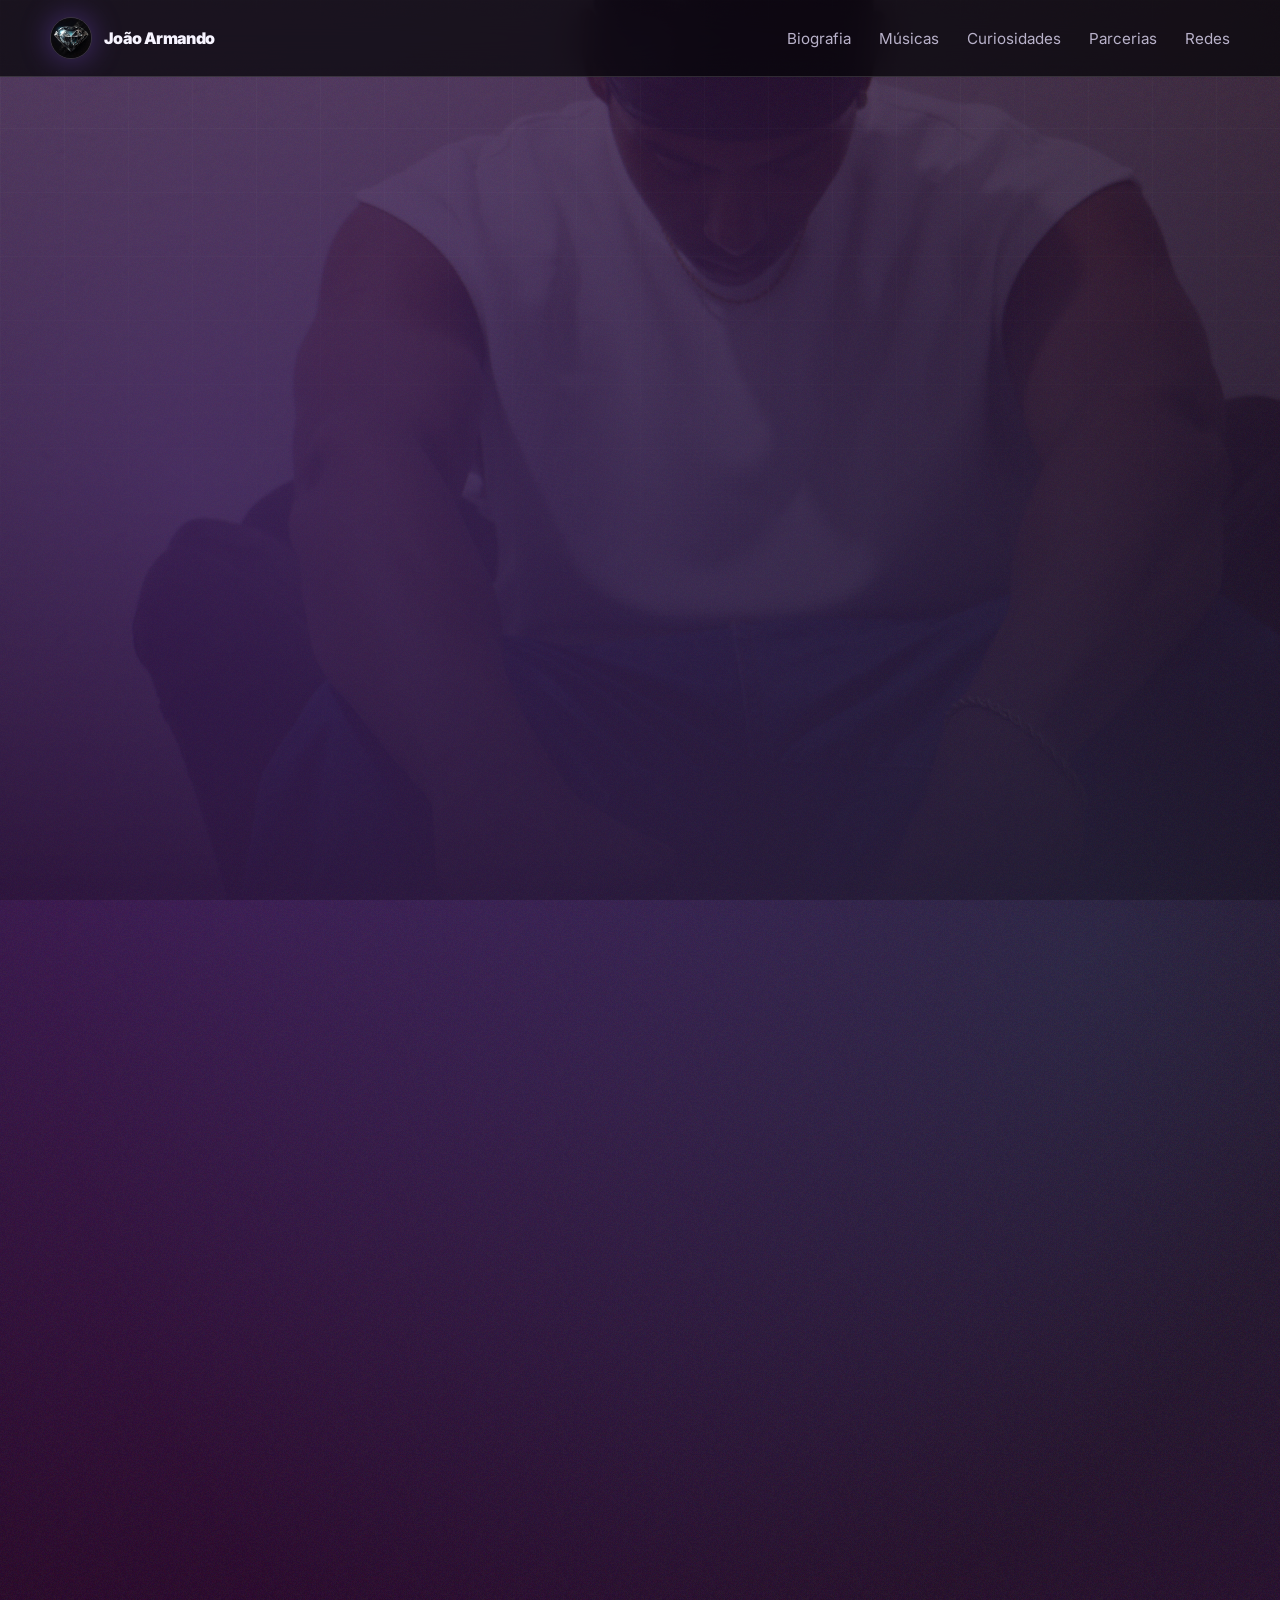
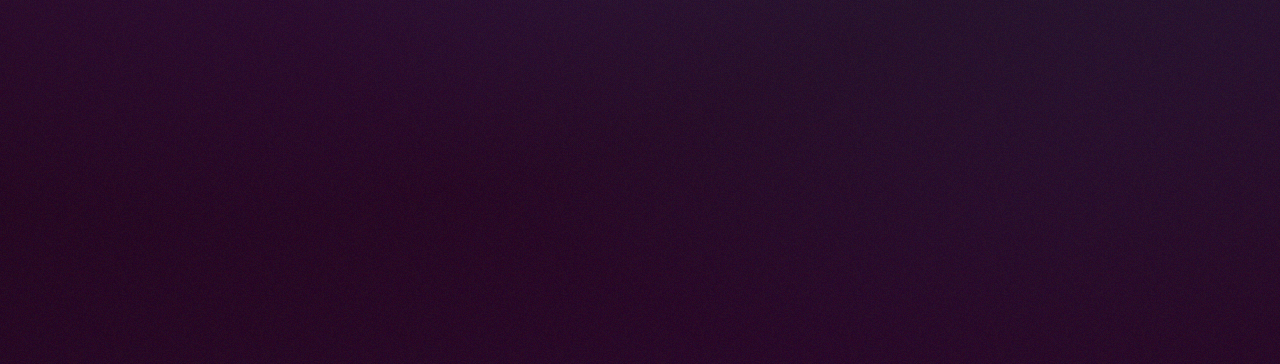
==== about.html @ 47ad0c25 "Relíquia" ====
<!DOCTYPE html>
<html lang="pt-BR">
<head>
  <meta charset="UTF-8">
  <meta name="viewport" content="width=device-width, initial-scale=1.0">
  <meta http-equiv="refresh" content="0; url=index.html#biografia">
  <title>Biografia | João Armando</title>
</head>
<body>
  <p>Redirecionando para a biografia de João Armando... <a href="index.html#biografia">Clique aqui</a>.</p>
</body>
</html>
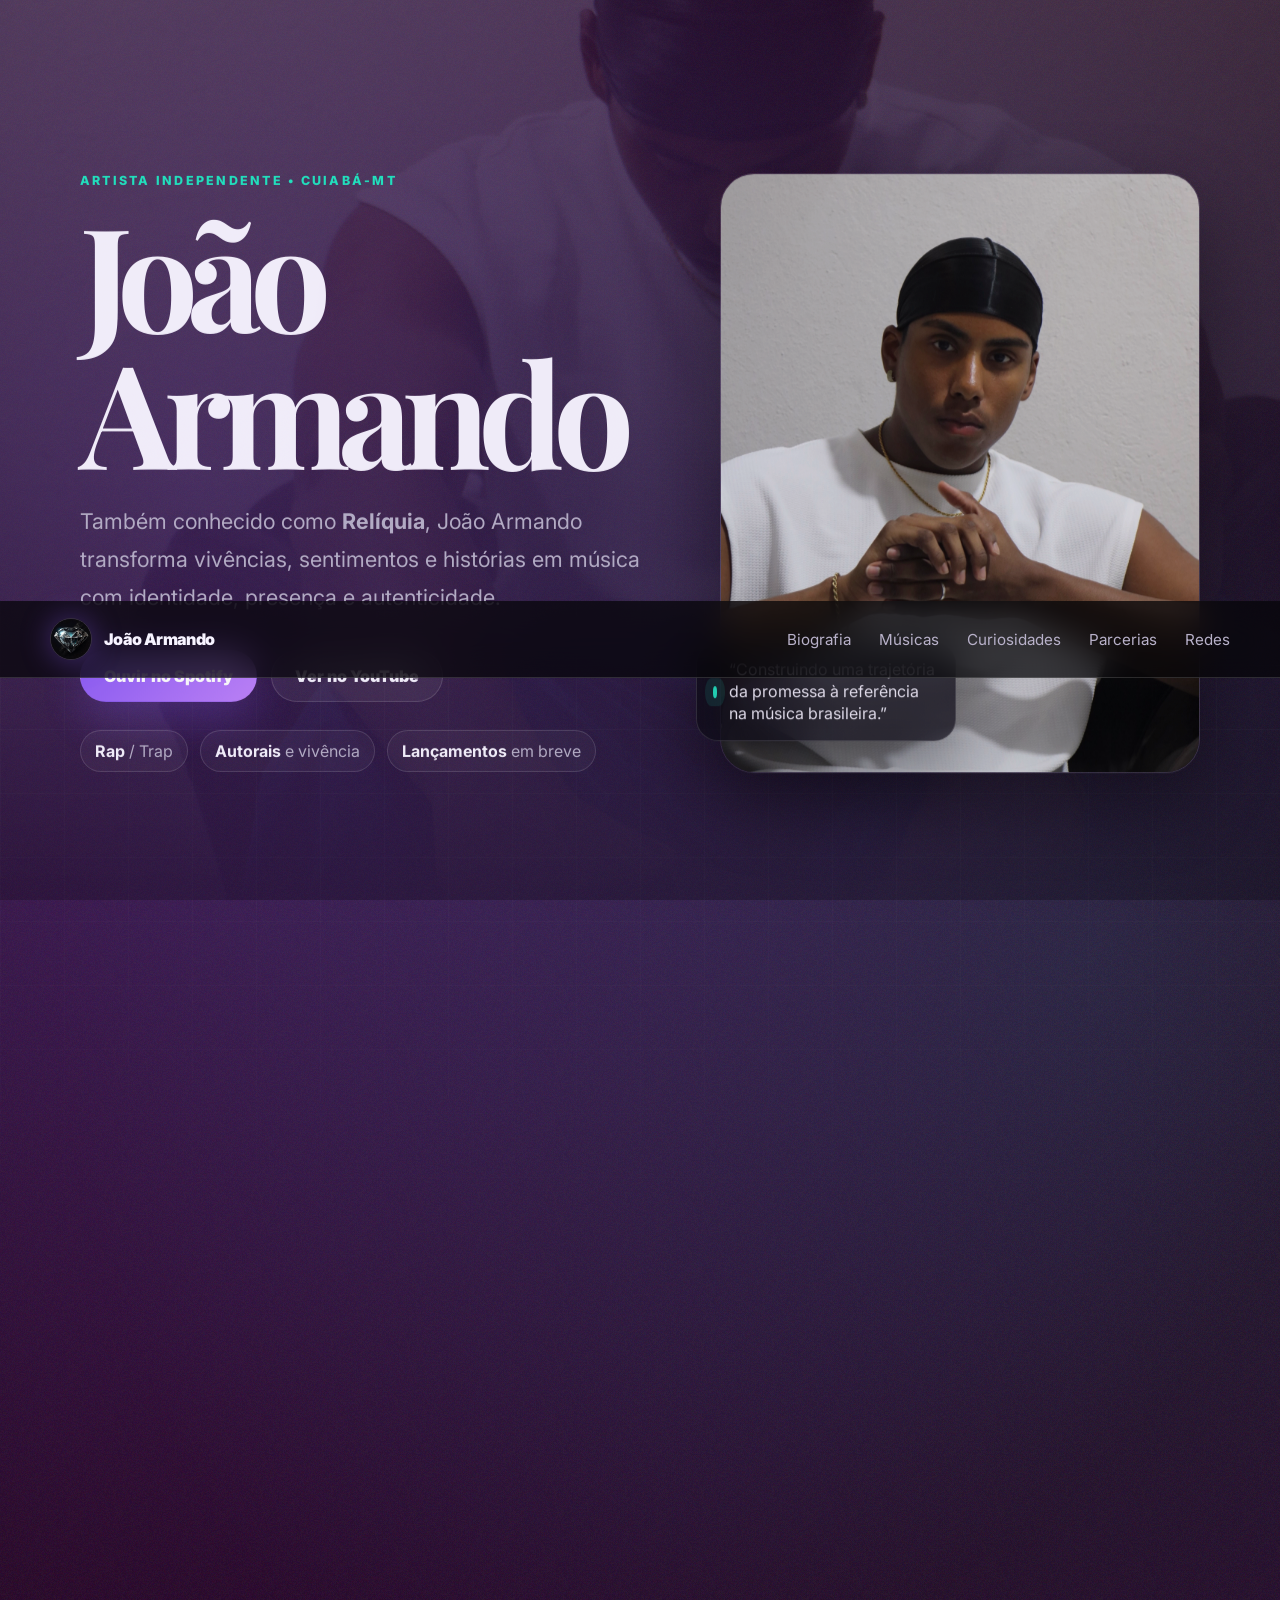
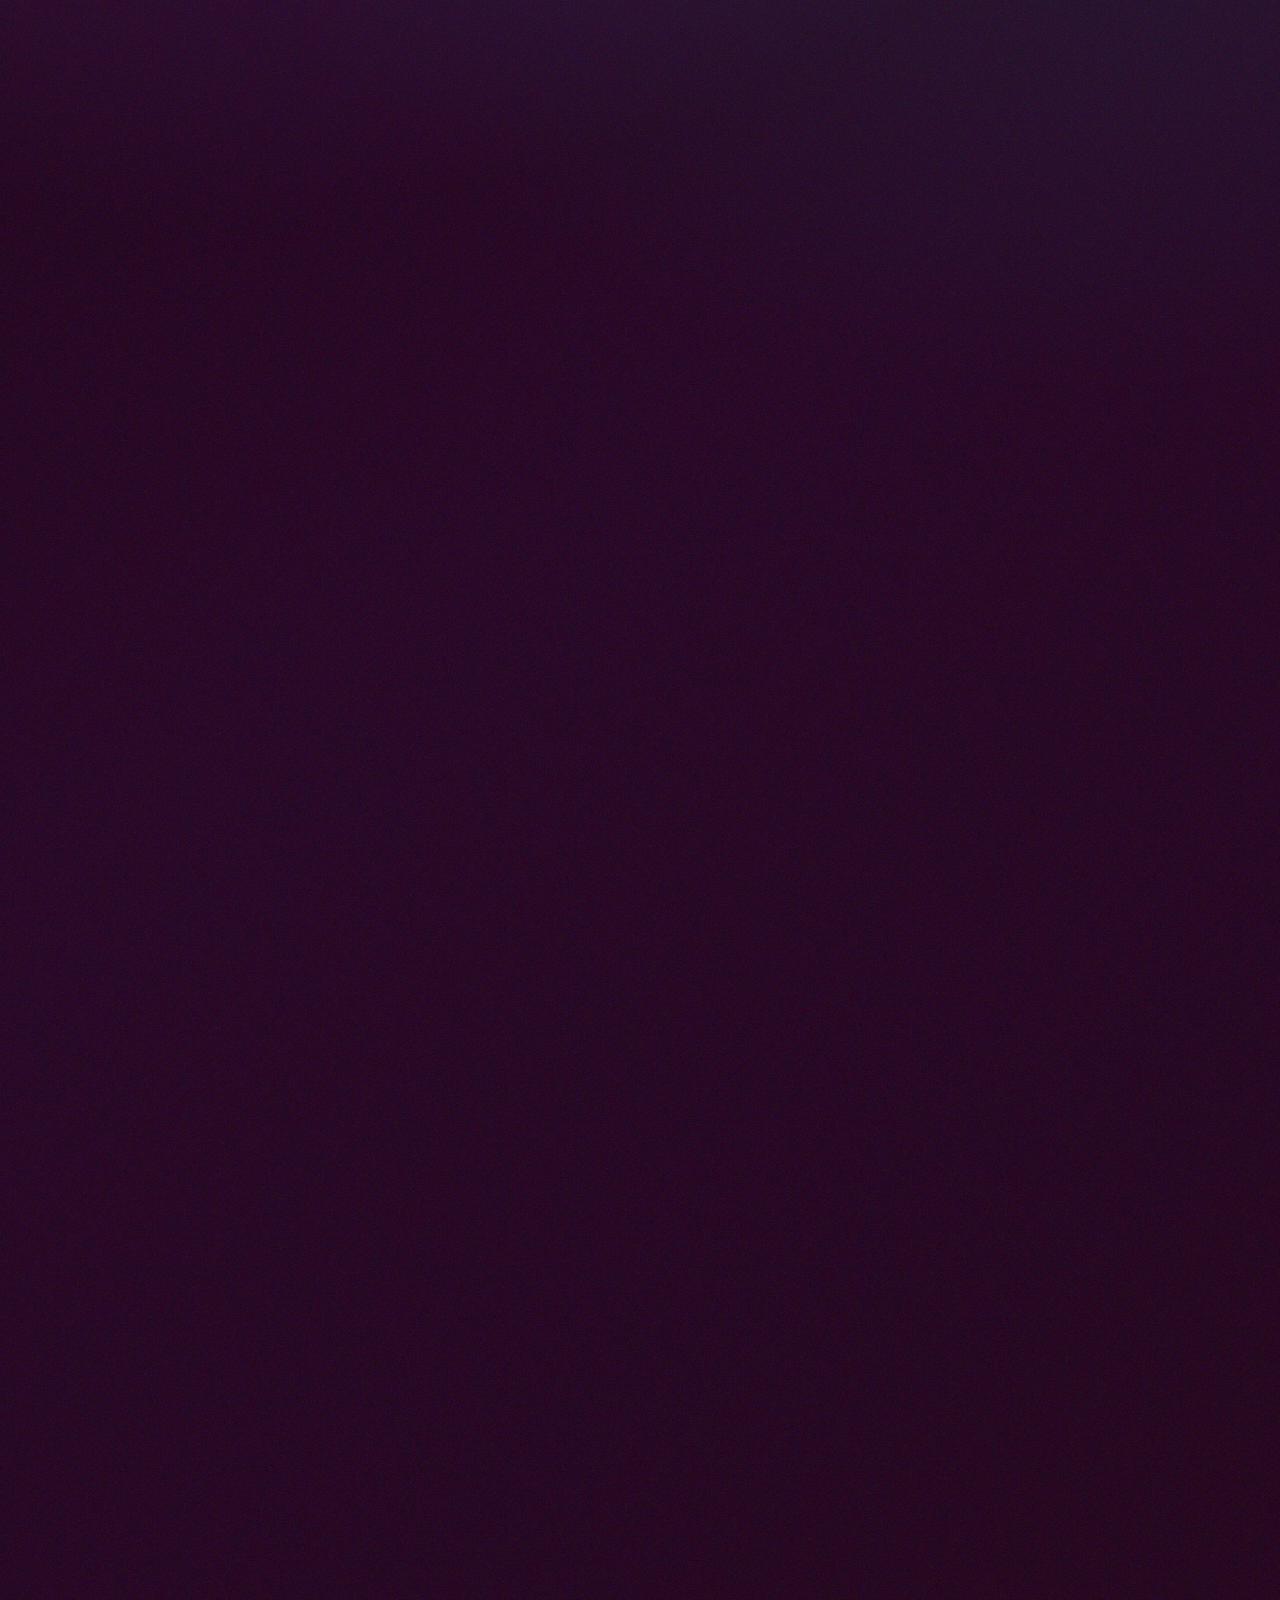
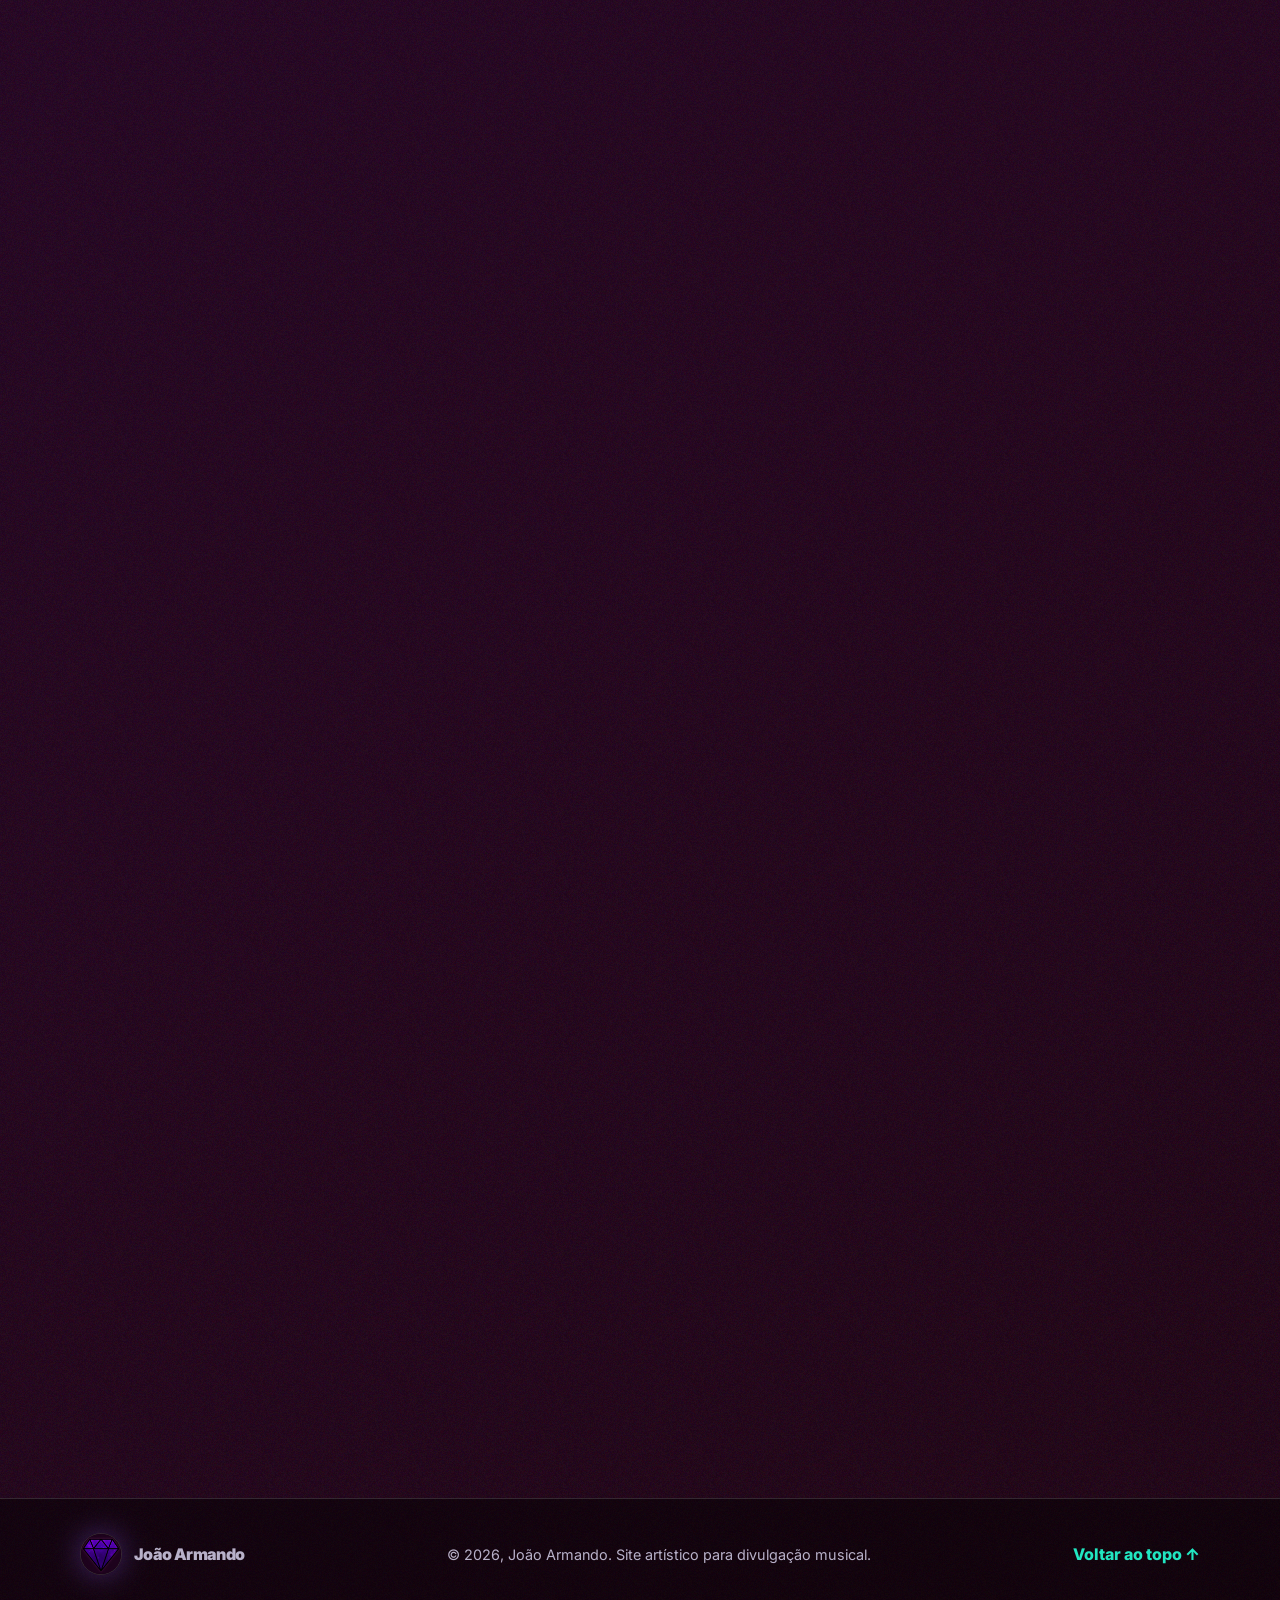
==== commit 4db113a7: "Relíquia" ====
--- a/about.html
+++ b/about.html
@@ -9,4 +9,4 @@
 <body>
   <p>Redirecionando para a biografia de João Armando... <a href="index.html#biografia">Clique aqui</a>.</p>
 </body>
-</html>
+</html>
